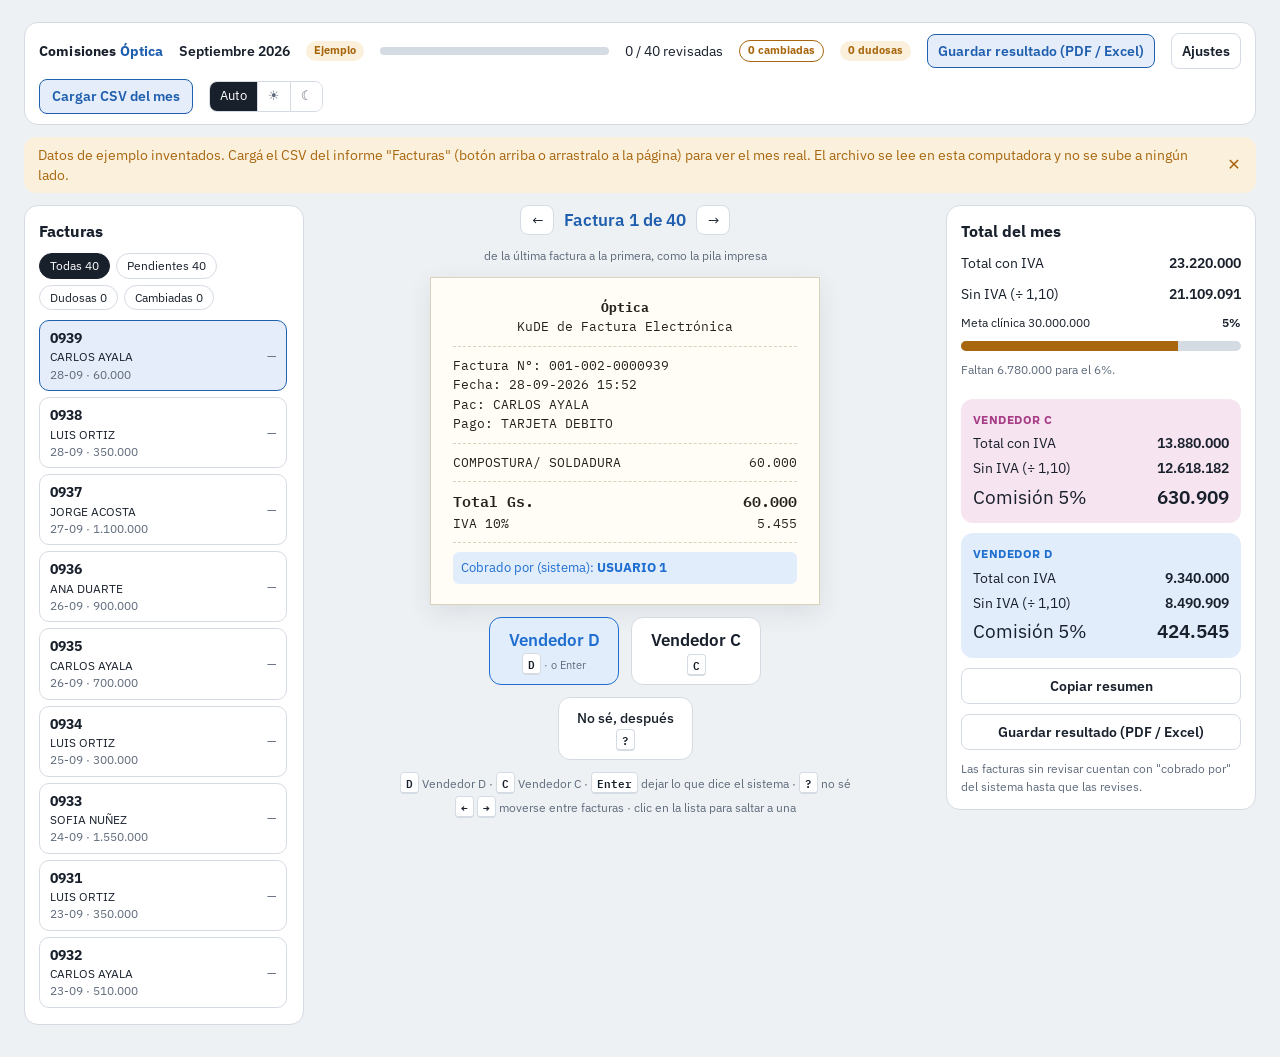
==== mockups/comisiones.html @ 1d3b5639 "Commissions review page, with a made-up example month Load the billing system's invoice CSV, mark wh" ====
<title>Comisiones Óptica</title>
<link rel="preconnect" href="https://fonts.googleapis.com">
<link rel="preconnect" href="https://fonts.gstatic.com" crossorigin>
<link rel="stylesheet" href="https://fonts.googleapis.com/css2?family=IBM+Plex+Mono:wght@400;600&family=IBM+Plex+Sans:wght@400;500;600;700&display=swap">
<style>
/* Layout: one work screen — top bar, then list | paper receipt | month totals (stacks on phones) */
:root {
  --bg: #eef1f4;
  --panel: #ffffff;
  --ink: #18202c;
  --muted: #5f6b7c;
  --line: #d5dbe3;
  --accent: #1f5fae;
  --accent-soft: #e4edf9;
  --diego: #1f6fd0;
  --diego-soft: #e2edfc;
  --caro: #a63d86;
  --caro-soft: #f7e4f1;
  --warn: #a8670f;
  --warn-soft: #fbf0dc;
  --ok: #23804c;
  --ok-soft: #e0f2e8;
  --paper: #fffdf6;
  --paper-line: #d9d2bd;
  --paper-ink: #24221c;
  --shadow: 0 8px 24px rgba(24, 32, 44, .09);
  --sans: "IBM Plex Sans", "Segoe UI", system-ui, sans-serif;
  --mono: "IBM Plex Mono", Consolas, "Courier New", monospace;
}
@media (prefers-color-scheme: dark) {
  :root:not([data-theme="light"]) {
    --bg: #12161d; --panel: #1a2029; --ink: #e6eaf0; --muted: #98a3b3; --line: #2c3542;
    --accent: #7eaaf0; --accent-soft: #1f2c40;
    --diego: #86b2f5; --diego-soft: #1d2b40; --caro: #e48cc8; --caro-soft: #3a2133;
    --warn: #e2a64d; --warn-soft: #3a2c16; --ok: #6cc893; --ok-soft: #173326;
    --paper: #f3efe3; --paper-line: #c9c1a9; --paper-ink: #24221c;
    --shadow: 0 8px 24px rgba(0, 0, 0, .35);
    color-scheme: dark;
  }
}
:root[data-theme="dark"] {
  --bg: #12161d; --panel: #1a2029; --ink: #e6eaf0; --muted: #98a3b3; --line: #2c3542;
  --accent: #7eaaf0; --accent-soft: #1f2c40;
  --diego: #86b2f5; --diego-soft: #1d2b40; --caro: #e48cc8; --caro-soft: #3a2133;
  --warn: #e2a64d; --warn-soft: #3a2c16; --ok: #6cc893; --ok-soft: #173326;
  --paper: #f3efe3; --paper-line: #c9c1a9; --paper-ink: #24221c;
  --shadow: 0 8px 24px rgba(0, 0, 0, .35);
  color-scheme: dark;
}
* { box-sizing: border-box; }
body {
  background: var(--bg);
  color: var(--ink);
  font: 14px/1.45 var(--sans);
  padding-inline: 16px;
  padding-block: 14px 24px;
}
button { font: inherit; color: inherit; cursor: pointer; }
button:focus-visible, label:focus-within { outline: 2px solid var(--accent); outline-offset: 2px; }
kbd {
  font: 600 11px var(--mono);
  border: 1px solid var(--line);
  border-bottom-width: 2px;
  border-radius: 4px;
  padding: 0 5px;
  background: var(--panel);
  color: var(--ink);
}
.muted { color: var(--muted); }
.small { font-size: 12px; }
.num { font-variant-numeric: tabular-nums; }

/* ---- top bar ---- */
.topbar {
  max-width: 1400px;
  margin: 0 auto 12px;
  background: var(--panel);
  border: 1px solid var(--line);
  border-radius: 14px;
  padding: 10px 14px;
  display: flex;
  flex-wrap: wrap;
  gap: 10px 16px;
  align-items: center;
}
.brand { font-weight: 700; letter-spacing: .01em; }
.brand span { color: var(--accent); }
.month { font-weight: 600; }
.progress { flex: 1 1 160px; height: 8px; background: var(--line); border-radius: 99px; overflow: hidden; }
.progress i { display: block; height: 100%; background: var(--accent); transition: width .2s; }
.file-btn {
  display: inline-flex;
  align-items: center;
  gap: 6px;
  border: 1px solid var(--accent);
  color: var(--accent);
  background: var(--accent-soft);
  border-radius: 8px;
  padding: 6px 12px;
  font-weight: 600;
  cursor: pointer;
}
.theme { display: inline-flex; border: 1px solid var(--line); border-radius: 8px; overflow: hidden; }
.theme button { border: 0; background: var(--panel); padding: 5px 10px; font-size: 13px; color: var(--muted); }
.theme button + button { border-left: 1px solid var(--line); }
.theme button.on { background: var(--ink); color: var(--panel); }
.file-btn input { position: absolute; opacity: 0; width: 1px; height: 1px; }
.tag { font-size: 11px; font-weight: 700; padding: 2px 8px; border-radius: 99px; white-space: nowrap; }
.tag.D { background: var(--diego-soft); color: var(--diego); }
.tag.C { background: var(--caro-soft); color: var(--caro); }
.tag.Q { background: var(--warn-soft); color: var(--warn); }
.tag.chg { border: 1px solid var(--warn); color: var(--warn); }
.tag.demo { background: var(--warn-soft); color: var(--warn); }

.notice {
  max-width: 1400px;
  margin: 0 auto 12px;
  display: flex;
  flex-direction: column;
  gap: 6px;
}
.notice-item {
  border-radius: 12px;
  padding: 8px 8px 8px 14px;
  background: var(--warn-soft);
  color: var(--warn);
  display: flex;
  align-items: center;
  gap: 10px;
}
.notice-item span { flex: 1; min-width: 0; }
.notice-item button {
  border: 0;
  background: transparent;
  color: inherit;
  border-radius: 6px;
  width: 28px;
  height: 28px;
  font-size: 16px;
  flex-shrink: 0;
}
.notice-item button:hover { background: color-mix(in srgb, currentColor 14%, transparent); }
.notice[hidden] { display: none; }

/* ---- 3 columns ---- */
.layout {
  max-width: 1400px;
  margin: 0 auto;
  display: grid;
  grid-template-columns: minmax(230px, 280px) minmax(0, 1fr) minmax(250px, 310px);
  gap: 14px;
  align-items: start;
}
.panel {
  background: var(--panel);
  border: 1px solid var(--line);
  border-radius: 14px;
  padding: 14px;
  display: flex;
  flex-direction: column;
  gap: 10px;
  min-width: 0;
}
.panel h2 { margin: 0; font-size: 16px; }

/* list */
.chips { display: flex; flex-wrap: wrap; gap: 6px; }
.chip { border: 1px solid var(--line); background: var(--panel); border-radius: 99px; padding: 3px 10px; font-size: 12px; }
.chip.on { background: var(--ink); color: var(--panel); border-color: var(--ink); }
.list { display: flex; flex-direction: column; gap: 6px; max-height: calc(100vh - 210px); min-height: 200px; overflow: auto; padding-right: 2px; }
.item {
  display: flex;
  gap: 8px;
  align-items: center;
  width: 100%;
  text-align: left;
  border: 1px solid var(--line);
  border-radius: 10px;
  padding: 7px 10px;
  background: var(--panel);
}
.item:hover { border-color: var(--accent); }
.item.cur { border-color: var(--accent); background: var(--accent-soft); }
.item .meta { min-width: 0; flex: 1; }
.item .who { display: flex; flex-direction: column; align-items: flex-end; gap: 3px; }
.item .pac { display: block; white-space: nowrap; overflow: hidden; text-overflow: ellipsis; }

/* center */
.center { display: flex; flex-direction: column; align-items: center; gap: 12px; min-width: 0; }
.nav { display: flex; align-items: center; gap: 10px; }
.nav button { border: 1px solid var(--line); background: var(--panel); border-radius: 8px; width: 34px; height: 30px; }
.nav .count { font-size: 17px; font-weight: 600; color: var(--accent); }
.kude {
  width: min(390px, 100%);
  background: var(--paper);
  color: var(--paper-ink);
  border: 1px solid var(--paper-line);
  box-shadow: var(--shadow);
  padding: 20px 22px;
  font: 13px/1.5 var(--mono);
}
.kude .c { text-align: center; }
.kude hr { border: 0; border-top: 1px dashed var(--paper-line); margin: 9px 0; }
.kude .line { display: flex; justify-content: space-between; gap: 12px; }
.kude .line span:first-child { min-width: 0; overflow-wrap: anywhere; }
.kude .tot { font-weight: 600; font-size: 15px; }
.kude .cob { margin-top: 6px; padding: 6px 8px; border-radius: 6px; font-family: var(--sans); }
.kude .cob.D { background: #e2edfc; color: #1f6fd0; }
.kude .cob.C { background: #f7e4f1; color: #a63d86; }
.kude .cob.Q { background: #fbf0dc; color: #a8670f; }
.kude .cob.mark { border: 1.5px solid currentColor; }
.kude .noitems { color: #7a7462; font-size: 12px; }

.choices { display: flex; gap: 12px; flex-wrap: wrap; justify-content: center; }
.choice {
  min-width: 130px;
  padding: 10px 18px;
  border: 1.5px solid var(--line);
  border-radius: 12px;
  background: var(--panel);
  font-size: 17px;
  font-weight: 600;
}
.choice small { display: block; font-size: 11px; font-weight: 400; color: var(--muted); margin-top: 2px; }
.choice.D:hover, .choice.D.guess { border-color: var(--diego); background: var(--diego-soft); color: var(--diego); }
.choice.C:hover, .choice.C.guess { border-color: var(--caro); background: var(--caro-soft); color: var(--caro); }
.choice.Q { min-width: 0; font-size: 14px; font-weight: 500; }
.choice.Q:hover { border-color: var(--warn); color: var(--warn); }
.keys { text-align: center; color: var(--muted); font-size: 12px; line-height: 2; max-width: 520px; }

/* totals */
.kv { display: flex; justify-content: space-between; gap: 10px; }
.kv b { font-variant-numeric: tabular-nums; font-weight: 600; }
.meter { height: 10px; background: var(--line); border-radius: 99px; overflow: hidden; }
.meter i { display: block; height: 100%; background: var(--warn); }
.meter.pass i { background: var(--ok); }
.person { border-radius: 12px; padding: 12px; display: flex; flex-direction: column; gap: 5px; }
.person.D { background: var(--diego-soft); }
.person.C { background: var(--caro-soft); }
.person .name { font-weight: 700; letter-spacing: .04em; text-transform: uppercase; font-size: 12px; }
.person.D .name { color: var(--diego); }
.person.C .name { color: var(--caro); }
.person .com { font-size: 19px; }
.copy-btn { border: 1px solid var(--line); background: var(--panel); border-radius: 8px; padding: 7px 10px; font-weight: 600; }
.copy-btn:hover { border-color: var(--accent); color: var(--accent); }

/* "← Volver" in the resumen: back to the review screen */
.panel-head { display: flex; align-items: center; justify-content: space-between; gap: 8px; }
.home-btn { border: 1px solid var(--line); background: var(--panel); border-radius: 8px; padding: 3px 9px; font-size: 12px; font-weight: 600; white-space: nowrap; }
.home-btn:hover { border-color: var(--accent); color: var(--accent); }
.top-btn { border: 1px solid var(--accent); background: var(--accent-soft); color: var(--accent); border-radius: 8px; padding: 6px 10px; font-weight: 600; }

/* ---- resumen para el admin (also what gets printed) ---- */
.report { max-width: 1000px; margin: 0 auto; }
.report[hidden], .layout[hidden] { display: none; }
.report .panel { gap: 14px; }
/* Ajustes: names + system users */
.people-panel { max-width: 1400px; margin: 0 auto 12px; background: var(--panel); border: 1px solid var(--accent); border-radius: 14px; padding: 14px; display: flex; flex-direction: column; gap: 12px; }
.people-panel[hidden] { display: none; }
.people-panel h2 { margin: 0; font-size: 16px; }
.people-grid { display: grid; grid-template-columns: repeat(auto-fit, minmax(200px, 1fr)); gap: 10px; }
.people-grid label { display: flex; flex-direction: column; gap: 4px; font-size: 12px; font-weight: 600; color: var(--muted); }
.people-grid input { font: 14px var(--sans); color: var(--ink); background: var(--bg); border: 1px solid var(--line); border-radius: 8px; padding: 7px 9px; }
.report-actions { display: flex; flex-wrap: wrap; gap: 8px; }
.save-options { display: grid; grid-template-columns: repeat(auto-fit, minmax(220px, 1fr)); gap: 10px; }
.save-opt { border: 1px solid var(--line); border-radius: 12px; padding: 12px; display: flex; flex-direction: column; align-items: flex-start; gap: 8px; }
.diff-up { color: var(--ok); } .diff-down { color: var(--caro); }
.report-people { display: grid; grid-template-columns: repeat(auto-fit, minmax(240px, 1fr)); gap: 12px; }
.report h3 { margin: 6px 0 0; font-size: 14px; }
.table-wrap { overflow-x: auto; }
.report table { width: 100%; border-collapse: collapse; font-size: 13px; }
.report th, .report td { text-align: left; padding: 5px 8px; border-bottom: 1px solid var(--line); white-space: nowrap; }
.report td.r, .report th.r { text-align: right; font-variant-numeric: tabular-nums; }
.report td.pac { white-space: normal; min-width: 160px; }
.saved-note { font-size: 12px; color: var(--muted); }

@media print {
  body { background: #fff; color: #000; padding: 0; }
  .topbar, .notice, .layout, .drop-hint, .no-print { display: none !important; }
  .report { display: block !important; max-width: none; }
  .report .panel { border: 0; padding: 0; }
  .person { -webkit-print-color-adjust: exact; print-color-adjust: exact; }
  .report th, .report td { white-space: normal; }
}

.drop-hint {
  position: fixed;
  inset: 0;
  background: color-mix(in srgb, var(--accent) 18%, transparent);
  border: 3px dashed var(--accent);
  display: grid;
  place-items: center;
  font-size: 22px;
  font-weight: 700;
  color: var(--accent);
  z-index: 10;
}
.drop-hint[hidden] { display: none; }

@media (max-width: 1050px) {
  .layout { grid-template-columns: minmax(0, 1fr) minmax(250px, 310px); }
  .list-panel { grid-column: 1 / -1; order: 3; }
  .list { max-height: 320px; }
}
@media (max-width: 720px) {
  .layout { grid-template-columns: minmax(0, 1fr); }
  .choice { min-width: 110px; }
}
@media (prefers-reduced-motion: reduce) { .progress i { transition: none; } }
</style>

<header class="topbar">
  <div class="brand">Comisiones <span>Óptica</span></div>
  <div class="month" id="month">—</div>
  <span class="tag demo" id="demo-tag">Ejemplo</span>
  <div class="progress" aria-hidden="true"><i id="bar"></i></div>
  <span class="num" id="done-count">0 / 0 revisadas</span>
  <span class="tag chg" id="chg-count">0 cambiadas</span>
  <span class="tag Q" id="q-count">0 dudosas</span>
  <button class="top-btn" id="open-report">Guardar resultado (PDF / Excel)</button>
  <button class="copy-btn" id="open-people" title="Nombres y usuarios del sistema">Ajustes</button>
  <label class="file-btn">Cargar CSV del mes<input type="file" id="file" accept=".csv,text/csv"></label>
  <div class="theme" role="group" aria-label="Tema">
    <button data-theme-pick="auto" title="Seguir el sistema">Auto</button>
    <button data-theme-pick="light" title="Modo claro">☀</button>
    <button data-theme-pick="dark" title="Modo oscuro">☾</button>
  </div>
</header>

<div class="notice" id="notice" hidden></div>

<form class="people-panel" id="people-panel" hidden>
  <div>
    <h2>Ajustes: quién es quién</h2>
    <div class="small muted">El nombre que ves en la página, y el usuario tal como aparece en la columna "COBRADO POR" del informe. Se guarda solo en este navegador.</div>
  </div>
  <div class="people-grid">
    <label>Nombre (tecla D)<input id="p-d-name" required></label>
    <label>Usuario en el sistema<input id="p-d-user" list="cob-users" required></label>
    <label>Nombre (tecla C)<input id="p-c-name" required></label>
    <label>Usuario en el sistema<input id="p-c-user" list="cob-users" required></label>
  </div>
  <datalist id="cob-users"></datalist>
  <div class="report-actions">
    <button class="top-btn" type="submit">Guardar</button>
    <button class="copy-btn" type="button" id="close-people">Cancelar</button>
  </div>
</form>

<div class="layout" id="layout">
  <aside class="panel list-panel">
    <h2>Facturas</h2>
    <div class="chips" id="chips"></div>
    <div class="list" id="list"></div>
  </aside>

  <main class="center">
    <div class="nav">
      <button id="prev" title="Anterior (←)" aria-label="Factura anterior">←</button>
      <div class="count" id="count">—</div>
      <button id="next" title="Siguiente (→)" aria-label="Factura siguiente">→</button>
    </div>
    <div class="muted small">de la última factura a la primera, como la pila impresa</div>
    <div class="kude" id="kude"></div>
    <div class="choices">
      <button class="choice D" id="btn-d"><span data-name="D"></span><small><kbd>D</kbd></small></button>
      <button class="choice C" id="btn-c"><span data-name="C"></span><small><kbd>C</kbd></small></button>
    </div>
    <button class="choice Q" id="btn-q">No sé, después <small><kbd>?</kbd></small></button>
    <div class="keys">
      <kbd>D</kbd> <span data-name="D"></span> · <kbd>C</kbd> <span data-name="C"></span> · <kbd>Enter</kbd> dejar lo que dice el sistema · <kbd>?</kbd> no sé<br>
      <kbd>←</kbd> <kbd>→</kbd> moverse entre facturas · clic en la lista para saltar a una
    </div>
  </main>

  <aside class="panel">
    <h2>Total del mes</h2>
    <div class="kv"><span>Total con IVA</span><b id="t-all">0</b></div>
    <div class="kv"><span>Sin IVA (÷ 1,10)</span><b id="t-net">0</b></div>
    <div class="kv small"><span>Meta clínica 30.000.000</span><b id="rate-tag">5%</b></div>
    <div class="meter" id="meter"><i id="meter-fill"></i></div>
    <div class="small muted" id="meter-note"></div>
    <div id="people"></div>
    <button class="copy-btn" id="copy">Copiar resumen</button>
    <button class="copy-btn" id="open-report-2">Guardar resultado (PDF / Excel)</button>
    <div class="small muted" id="copy-note">Las facturas sin revisar cuentan con "cobrado por" del sistema hasta que las revises.</div>
  </aside>
</div>

<section class="report" id="report" hidden>
  <div class="panel">
    <div class="panel-head no-print">
      <button class="home-btn" data-home>← Volver</button>
    </div>
    <div class="no-print">
      <h2 style="margin:0">Guardar el resultado del mes</h2>
      <div class="muted small">Elegí cómo mandárselo al admin. Abajo ves exactamente lo que va en el PDF.</div>
    </div>
    <div class="save-options no-print">
      <div class="save-opt">
        <button class="top-btn" id="print">Guardar como PDF</button>
        <div class="small muted">Esta hoja: la comisión de cada uno, la comparación sistema vs. corregido, las facturas que cambiaste y la lista de cada uno. En la ventana de imprimir elegí "Guardar como PDF".</div>
      </div>
      <div class="save-opt">
        <button class="copy-btn" id="save-csv">Guardar como Excel</button>
        <div class="small muted">Todas las facturas del mes, igual que el informe del sistema, con 2 columnas nuevas: <b>VENDEDOR FINAL</b> y <b>REVISION</b> (IGUAL / CAMBIADA). Se abre en Excel.</div>
      </div>
      <div class="save-opt">
        <button class="copy-btn" id="save-page">Guardar la página</button>
        <div class="small muted">Esta misma app con tus correcciones adentro. Se abre con doble clic, sin internet ni CSV.</div>
      </div>
    </div>
    <div class="saved-note no-print" id="save-note"></div>
    <div id="report-body"></div>
  </div>
</section>

<div class="drop-hint" id="drop" hidden>Soltá el CSV acá</div>

<script>
// ---------- clean copy of this page (taken before anything renders) ----------
// Used by "Guardar página para el admin": same page + the month's data baked in.
const PAGE = {
  title: document.title,
  style: [...document.querySelectorAll('style')].find((s) => s.textContent.includes('.kude'))?.outerHTML || '',
  markup: ['.topbar', '#notice', '#people-panel', '.layout', '#report', '#drop'].map((q) => document.querySelector(q)?.outerHTML || '').join('\n'),
  code: document.currentScript.textContent,
};

// ---------- rules ----------
const GOAL = 30000000;  // clinic total (with IVA) that unlocks 6%
const DIV = 1.10;       // remove 10% IVA (confirmed against August pay)
// The two people and their user in the billing system ("COBRADO POR").
// Set in Ajustes and kept in this browser, so no real names live in the code.
const PEOPLE_KEY = 'comisiones:people';
const DEFAULT_PEOPLE = { D: { name: 'Vendedor D', user: 'USUARIO 1' }, C: { name: 'Vendedor C', user: 'USUARIO 2' } };
const NAME = {};  // 'D' -> name shown on the page
let USERS = {};   // "COBRADO POR" text -> 'D' / 'C'
let PEOPLE;
function setPeople(p) {
  PEOPLE = { D: { ...p.D }, C: { ...p.C } };
  USERS = {};
  for (const k of ['D', 'C']) {
    NAME[k] = PEOPLE[k].name;
    USERS[PEOPLE[k].user.trim().toUpperCase()] = k;
  }
  document.querySelectorAll('[data-name]').forEach((el) => (el.textContent = NAME[el.dataset.name]));
}
function storedPeople() {
  try { const v = JSON.parse(localStorage.getItem(PEOPLE_KEY) || 'null'); if (v?.D?.user && v?.C?.user) return v; } catch (e) {}
  return null;
}
setPeople(storedPeople() || DEFAULT_PEOPLE);

const fmt = (n) => Math.round(n).toString().replace(/\B(?=(\d{3})+(?!\d))/g, '.');
const $ = (id) => document.getElementById(id);
const esc = (s) => String(s).replace(/[&<>"]/g, (c) => ({ '&': '&amp;', '<': '&lt;', '>': '&gt;', '"': '&quot;' }[c]));

// ---------- CSV ----------
function parseCSV(text) {
  text = text.replace(/^﻿/, '');
  const rows = [];
  let row = [], f = '', q = false;
  for (let i = 0; i < text.length; i++) {
    const c = text[i];
    if (q) {
      if (c === '"') { if (text[i + 1] === '"') { f += '"'; i++; } else q = false; }
      else f += c;
    } else if (c === '"') q = true;
    else if (c === ',') { row.push(f); f = ''; }
    else if (c === '\n') { row.push(f.replace(/\r$/, '')); rows.push(row); row = []; f = ''; }
    else f += c;
  }
  if (f || row.length) { row.push(f.replace(/\r$/, '')); rows.push(row); }
  return rows;
}
const money = (s) => Number(String(s || '').replace(/\./g, '').replace(',', '.')) || 0;
// "29-09-2026 18:35" -> sortable "2026-09-29 18:35"
const sortKey = (f) => { const m = /(\d{2})-(\d{2})-(\d{4})\s*(\d{2}:\d{2})?/.exec(f || ''); return m ? `${m[3]}-${m[2]}-${m[1]} ${m[4] || ''}` : ''; };

// The 2 columns this page adds when it exports a corrected CSV
const EXTRA = ['VENDEDOR FINAL', 'REVISION'];
// VENDEDOR FINAL holds the person's name in capitals (or just D / C)
const finalOf = (s) => { s = s.trim().toUpperCase(); return s === 'D' || s === 'C' ? s : ['D', 'C'].find((k) => NAME[k].toUpperCase() === s) || null; };
// Original CSV header + the rows with no factura (totals row), kept for the corrected export
let CSV = null;

function receiptsFromCSV(text) {
  let rows = parseCSV(text).filter((r) => r.some((c) => c.trim()));
  const H0 = rows[0].map((h) => h.trim().toUpperCase());
  const fin = H0.indexOf(EXTRA[0]), rev = H0.indexOf(EXTRA[1]);
  // a CSV this page exported: read the corrections, then drop those 2 columns again
  const drop = new Set([fin, rev].filter((i) => i >= 0));
  const marks = rows.map((r) => {
    const v = (r[rev] || '').trim().toUpperCase();
    // only IGUAL / CAMBIADA were really reviewed; SIN REVISAR stays pending
    return { fin: v === 'IGUAL' || v === 'CAMBIADA' ? finalOf(r[fin] || '') : null, rev: v };
  });
  rows = rows.map((r) => r.filter((_, i) => !drop.has(i)));
  const H = rows[0].map((h) => h.trim().toUpperCase());
  CSV = { header: rows[0], tail: [] };
  const col = (name) => H.indexOf(name);
  const need = ['FACTURA', 'FECHA', 'FAC. PARTICULAR', 'COBRADO POR'];
  const missing = need.filter((n) => col(n) < 0);
  if (missing.length) throw new Error('Al CSV le faltan columnas: ' + missing.join(', ') + '. Exportá el informe "Facturas" con todas las columnas.');
  const byNro = new Map();
  for (const [ri, r] of rows.entries()) {
    if (ri === 0) continue;
    const nro = (r[col('FACTURA')] || '').trim();
    if (!nro) { CSV.tail.push(r); continue; } // totals row at the end
    if ((r[col('ANULADO')] || '').toUpperCase().includes('ANULAD')) continue;
    const amount = money(r[col('FAC. PARTICULAR')]);
    const concepto = col('CONCEPTO') >= 0 ? (r[col('CONCEPTO')] || '').trim() : '';
    let rec = byNro.get(nro);
    if (!rec) {
      const who = (r[col('COBRADO POR')] || '').trim().toUpperCase();
      rec = {
        nro,
        fecha: (r[col('FECHA')] || '').trim(),
        paciente: (r[col('PACIENTE')] || r[col('RAZON SOCIAL')] || '').trim(),
        pago: col('FORMAPAGO') >= 0 ? (r[col('FORMAPAGO')] || '').trim() : '',
        obs: col('OBS') >= 0 ? (r[col('OBS')] || '').trim() : '',
        cobradoTxt: who,
        cob: USERS[who] || null,
        items: [],
        total: 0,
        iva: 0,
        rows: [],
        fin: marks[ri].fin,                    // from a corrected CSV, if any
        dudosa: marks[ri].rev === 'DUDOSA',
      };
      byNro.set(nro, rec);
    }
    rec.rows.push(r);
    // Detallado = one line per item (sum them); Por Documento = one line per receipt
    if (concepto) rec.items.push([concepto, amount]);
    rec.total += amount;
    rec.iva += money(r[col('IVA')]);
  }
  return [...byNro.values()];
}

// ---------- example data (made up, shown until a CSV is loaded) ----------
function exampleReceipts() {
  const names = ['LAURA BENITEZ', 'JORGE ACOSTA', 'MARIA GIMENEZ', 'PEDRO VILLALBA', 'ANA DUARTE', 'LUIS ORTIZ', 'ROSA CABRERA', 'SOFIA NUÑEZ', 'CARLOS AYALA', 'ELENA ROJAS'];
  const items = [['LENTE DE RECETA', 350000], ['LENTE DE RECETA', 700000], ['MULTIFOCALES', 1200000], ['ARMAZON GAMA MEDIA', 450000],
    ['CRISTAL MONOFOCAL CON ANTIRREFLEX', 300000], ['LENTE DE SOL', 400000], ['CONSULTA', 120000], ['LIMPIEZA PROFUNDA', 30000], ['COMPOSTURA/ SOLDADURA', 60000]];
  const pagos = ['TRANSFERENCIA', 'EFECTIVO', 'TARJETA DEBITO', 'TARJETA CREDITO'];
  let seed = 11;
  const rnd = () => (seed = (seed * 16807) % 2147483647) / 2147483647;
  const pick = (a) => a[Math.floor(rnd() * a.length)];
  const out = [];
  for (let i = 0; i < 40; i++) {
    const its = rnd() < 0.7 ? [pick(items)] : [pick(items), pick(items)];
    const total = its.reduce((s, it) => s + it[1], 0);
    const day = 1 + Math.floor(i / 1.4);
    const cob = rnd() < 0.5 ? 'D' : 'C';
    out.push({
      nro: '001-002-' + String(900 + i).padStart(7, '0'),
      fecha: `${String(day).padStart(2, '0')}-09-2026 ${String(8 + Math.floor(rnd() * 10)).padStart(2, '0')}:${String(Math.floor(rnd() * 60)).padStart(2, '0')}`,
      paciente: pick(names), pago: pick(pagos), obs: '',
      cobradoTxt: PEOPLE[cob].user.toUpperCase(), cob,
      items: its, total, iva: total / 11,
    });
  }
  return out;
}

// ---------- state ----------
const S = { recs: [], choice: {}, unsure: new Set(), cur: 0, filter: 'todas', demo: true, key: '', notices: [] };
const seller = (r) => S.choice[r.nro] || r.cob;
const reviewed = (r) => !!S.choice[r.nro];
const changed = (r) => reviewed(r) && S.choice[r.nro] !== r.cob;

function save() {
  if (S.demo) return;
  try { localStorage.setItem(S.key, JSON.stringify({ choice: S.choice, unsure: [...S.unsure] })); } catch (e) {}
}
function restore() {
  try {
    const v = JSON.parse(localStorage.getItem(S.key) || 'null');
    if (v) { S.choice = v.choice || {}; S.unsure = new Set(v.unsure || []); }
  } catch (e) {}
}

// saved = corrections that came inside a file (admin page or corrected CSV); they win over this browser's memory
function load(recs, demo, label, saved) {
  // newest first, like the printed pile
  recs.sort((a, b) => sortKey(b.fecha).localeCompare(sortKey(a.fecha)) || b.nro.localeCompare(a.nro));
  S.recs = recs; S.demo = demo; S.choice = {}; S.unsure = new Set(); S.cur = 0; S.filter = 'todas';
  S.key = 'comisiones:' + (recs.at(-1)?.nro || '') + ':' + (recs[0]?.nro || '');
  if (!saved && recs.some((r) => r.fin || r.dudosa)) {
    saved = { choice: {}, unsure: [] };
    for (const r of recs) { if (r.fin) saved.choice[r.nro] = r.fin; if (r.dudosa) saved.unsure.push(r.nro); }
  }
  if (saved) { S.choice = { ...saved.choice }; S.unsure = new Set(saved.unsure); save(); }
  else if (!demo) restore();
  const first = nextPending(-1);
  S.cur = first < 0 ? 0 : first;
  $('demo-tag').hidden = !demo;
  $('month').textContent = label;
  checks();
  render();
}

// warnings: missing numbers in the sequence, names the app doesn't know
// Warnings can be closed with ✕. Closed ones are remembered in this browser by id,
// so a NEW missing number still shows up next month.
const DISMISS_KEY = 'comisiones:dismissed';
const hiddenNow = new Set(); // still hides them this session if storage is blocked
function dismissedIds() {
  try { return new Set(JSON.parse(localStorage.getItem(DISMISS_KEY) || '[]')); } catch (e) { return new Set(); }
}
function dismiss(id) {
  const d = dismissedIds();
  d.add(id);
  try { localStorage.setItem(DISMISS_KEY, JSON.stringify([...d])); } catch (e) {}
  hiddenNow.add(id);
  showNotices();
}
function showNotices() {
  const d = dismissedIds();
  const list = S.notices.filter((m) => !d.has(m.id) && !hiddenNow.has(m.id));
  $('notice').hidden = !list.length;
  $('notice').innerHTML = list.map((m) => `<div class="notice-item"><span>${esc(m.text)}</span>
    <button data-dismiss="${esc(m.id)}" title="Cerrar aviso" aria-label="Cerrar aviso">✕</button></div>`).join('');
}

function checks() {
  const msgs = [];
  if (S.demo) msgs.push({ id: 'demo', text: 'Datos de ejemplo inventados. Cargá el CSV del informe "Facturas" (botón arriba o arrastralo a la página) para ver el mes real. El archivo se lee en esta computadora y no se sube a ningún lado.' });
  else {
    const nums = S.recs.map((r) => +r.nro.slice(-7)).filter(Boolean).sort((a, b) => a - b);
    const gaps = [];
    for (let i = 1; i < nums.length; i++) for (let k = nums[i - 1] + 1; k < nums[i] && gaps.length < 20; k++) gaps.push(k);
    if (gaps.length) msgs.push({ id: 'gaps:' + gaps.join(','), text: `Faltan números de factura en la secuencia: ${gaps.join(', ')}. Puede ser de la otra sucursal (oftalmología) o una anulada.` });
    const unknown = [...new Set(S.recs.filter((r) => !r.cob).map((r) => r.cobradoTxt || '(vacío)'))];
    if (unknown.length) msgs.push({ id: 'unknown:' + unknown.join(','), text: `"Cobrado por" desconocido: ${unknown.join(', ')}. Esas facturas quedan como dudosas hasta que elijas. Si es uno de ustedes, ponelo en Ajustes (arriba).` });
    S.recs.filter((r) => !r.cob).forEach((r) => { if (!S.choice[r.nro]) S.unsure.add(r.nro); });
  }
  S.notices = msgs;
  showNotices();
}

function nextPending(from) {
  const n = S.recs.length;
  for (let k = 1; k <= n; k++) {
    const i = (from + k + n) % n;
    const r = S.recs[i];
    if (!reviewed(r) && !S.unsure.has(r.nro)) return i;
  }
  return -1;
}

function act(k) {
  const r = S.recs[S.cur];
  if (!r) return;
  if (k === '?') { S.unsure.add(r.nro); delete S.choice[r.nro]; }
  else {
    const who = k === 'keep' ? r.cob : k;
    if (!who) return; // unknown "cobrado por": must pick D or C
    S.choice[r.nro] = who; S.unsure.delete(r.nro);
  }
  save();
  const nx = nextPending(S.cur);
  if (nx >= 0) S.cur = nx;
  render(true);
}
function go(i) { if (!S.recs.length) return; S.cur = (i + S.recs.length) % S.recs.length; render(true); }

// ← Volver: close the resumen, back to the factura you were on
function home() {
  $('report').hidden = true; $('layout').hidden = false;
  render(true);
  scrollTo({ top: 0 });
}
function openReport() {
  renderReport();
  $('layout').hidden = true; $('report').hidden = false;
  scrollTo({ top: 0 });
}

// ---------- totals ----------
function totals() {
  const t = { all: 0, D: 0, C: 0, none: 0 };
  for (const r of S.recs) { t.all += r.total; const w = seller(r); if (w) t[w] += r.total; else t.none += r.total; }
  t.rate = t.all > GOAL ? 0.06 : 0.05;
  return t;
}

// ---------- render ----------
function render(scroll) {
  const n = S.recs.length;
  const r = S.recs[S.cur];
  const nDone = S.recs.filter(reviewed).length;
  const nChg = S.recs.filter(changed).length;

  $('bar').style.width = (n ? nDone / n * 100 : 0) + '%';
  $('done-count').textContent = `${nDone} / ${n} revisadas`;
  $('chg-count').textContent = `${nChg} cambiadas`;
  $('q-count').textContent = `${S.unsure.size} dudosas`;

  // chips + list
  const F = {
    todas: () => true,
    pendientes: (x) => !reviewed(x) && !S.unsure.has(x.nro),
    dudosas: (x) => S.unsure.has(x.nro),
    cambiadas: changed,
  };
  const counts = { todas: n, pendientes: S.recs.filter(F.pendientes).length, dudosas: S.unsure.size, cambiadas: nChg };
  const labels = { todas: 'Todas', pendientes: 'Pendientes', dudosas: 'Dudosas', cambiadas: 'Cambiadas' };
  $('chips').innerHTML = Object.keys(F).map((k) => `<button class="chip ${S.filter === k ? 'on' : ''}" data-f="${k}">${labels[k]} ${counts[k]}</button>`).join('');
  const shown = S.recs.map((x, i) => [x, i]).filter(([x]) => F[S.filter](x));
  $('list').innerHTML = shown.map(([x, i]) => {
    const st = S.unsure.has(x.nro) ? '<span class="tag Q">?</span>' : reviewed(x) ? `<span class="tag ${S.choice[x.nro]}">${S.choice[x.nro]}</span>` : '<span class="muted small">—</span>';
    return `<button class="item ${i === S.cur ? 'cur' : ''}" data-i="${i}">
      <span class="meta"><b>${esc(x.nro.slice(-4))}</b> <span class="small pac">${esc(x.paciente)}</span>
      <span class="muted small num">${esc(x.fecha.slice(0, 5))} · ${fmt(x.total)}</span></span>
      <span class="who">${st}${changed(x) ? '<span class="tag chg">cambiada</span>' : ''}</span></button>`;
  }).join('') || '<div class="muted small">Nada acá.</div>';
  if (scroll) $('list').querySelector('.item.cur')?.scrollIntoView({ block: 'nearest' });

  // receipt
  $('count').textContent = n ? `Factura ${S.cur + 1} de ${n}` : 'Sin facturas';
  if (r) {
    const mine = S.choice[r.nro];
    const items = r.items.length
      ? r.items.map((it) => `<div class="line"><span>${esc(it[0])}</span><span>${fmt(it[1])}</span></div>`).join('')
      : '<div class="noitems">Artículos no incluidos. Exportá en modo "Detallado" para verlos.</div>';
    $('kude').innerHTML = `
      <div class="c"><b>Óptica</b><br>KuDE de Factura Electrónica</div><hr>
      <div>Factura Nº: ${esc(r.nro)}</div>
      <div>Fecha: ${esc(r.fecha)}</div>
      <div>Pac: ${esc(r.paciente)}</div>
      ${r.pago ? `<div>Pago: ${esc(r.pago)}</div>` : ''}
      ${r.obs ? `<div>Obs: ${esc(r.obs)}</div>` : ''}
      <hr>${items}<hr>
      <div class="line tot"><span>Total Gs.</span><span>${fmt(r.total)}</span></div>
      <div class="line"><span>IVA 10%</span><span>${fmt(r.iva || r.total / 11)}</span></div><hr>
      <div class="cob ${r.cob || 'Q'}">Cobrado por (sistema): <b>${esc(r.cobradoTxt || '—')}</b></div>
      ${mine ? `<div class="cob mark ${mine}">✓ Asignada a <b>${NAME[mine]}</b>${changed(r) ? ' (cambiada)' : ''}</div>` : ''}
      ${S.unsure.has(r.nro) ? '<div class="cob mark Q">? Marcada como dudosa</div>' : ''}`;
    $('btn-d').classList.toggle('guess', r.cob === 'D');
    $('btn-c').classList.toggle('guess', r.cob === 'C');
    $('btn-d').querySelector('small').innerHTML = '<kbd>D</kbd>' + (r.cob === 'D' ? ' · o Enter' : '');
    $('btn-c').querySelector('small').innerHTML = '<kbd>C</kbd>' + (r.cob === 'C' ? ' · o Enter' : '');
  }

  // totals
  const t = totals(), pct = Math.round(t.rate * 100), pass = t.all > GOAL;
  $('t-all').textContent = fmt(t.all);
  $('t-net').textContent = fmt(t.all / DIV);
  $('rate-tag').textContent = pass ? '✓ 6%' : '5%';
  $('meter').classList.toggle('pass', pass);
  $('meter-fill').style.width = Math.min(100, t.all / GOAL * 100) + '%';
  $('meter-note').textContent = pass ? 'Pasaron la meta: todo el mes va al 6%.' : `Faltan ${fmt(GOAL - t.all)} para el 6%.`;
  $('people').innerHTML = ['C', 'D'].map((k) => `
    <div class="person ${k}" style="margin-top:10px">
      <div class="name">${NAME[k]}</div>
      <div class="kv"><span>Total con IVA</span><b>${fmt(t[k])}</b></div>
      <div class="kv"><span>Sin IVA (÷ 1,10)</span><b>${fmt(t[k] / DIV)}</b></div>
      <div class="kv com"><span>Comisión ${pct}%</span><b>${fmt(t[k] / DIV * t.rate)}</b></div>
    </div>`).join('') + (t.none ? `<div class="small" style="color:var(--warn)">Sin asignar: ${fmt(t.none)}</div>` : '');
}

function summaryText() {
  const t = totals(), pct = Math.round(t.rate * 100);
  const lines = [`Comisiones ${$('month').textContent}`, `Total clínica: ${fmt(t.all)} (${pct}%)`, ''];
  for (const k of ['D', 'C']) {
    lines.push(NAME[k], `Total con IVA: ${fmt(t[k])}`, `Sin IVA: ${fmt(t[k] / DIV)}`, `Comisión ${pct}%: ${fmt(t[k] / DIV * t.rate)}`, '');
  }
  const pend = S.recs.filter((r) => !reviewed(r)).length;
  if (pend) lines.push(`(${pend} facturas sin revisar)`);
  return lines.join('\n').trim();
}

// ---------- "Guardar resultado": what goes in the PDF ----------
function renderReport() {
  const t = totals(), pct = Math.round(t.rate * 100);
  const pend = S.recs.filter((r) => !reviewed(r)).length;
  const row = (r) => `<tr><td>${esc(r.nro.slice(-7))}</td><td>${esc(r.fecha.slice(0, 10))}</td><td class="pac">${esc(r.paciente)}</td>
    <td class="r">${fmt(r.total)}</td><td>${esc(NAME[r.cob] || r.cobradoTxt || '—')}</td><td><b>${esc(NAME[seller(r)] || '—')}</b></td></tr>`;
  const table = (list) => list.length ? `<div class="table-wrap"><table>
    <thead><tr><th>Factura</th><th>Fecha</th><th>Paciente</th><th class="r">Total Gs.</th><th>Decía el sistema</th><th>Quedó</th></tr></thead>
    <tbody>${list.map(row).join('')}</tbody></table></div>` : '<div class="muted small">Ninguna.</div>';
  const chg = S.recs.filter(changed);
  // comparison: what the system's "cobrado por" gives vs. after your corrections (same rate, the clinic total doesn't change)
  const sys = { D: 0, C: 0 };
  for (const r of S.recs) if (r.cob) sys[r.cob] += r.total;
  const com = (v) => v / DIV * t.rate;
  const sign = (v) => `<span class="${v > 0 ? 'diff-up' : v < 0 ? 'diff-down' : ''}">${v > 0 ? '+' : v < 0 ? '−' : ''}${fmt(Math.abs(v))}</span>`;
  const compare = `<div class="table-wrap"><table>
    <thead><tr><th></th><th class="r">Ventas según sistema</th><th class="r">Ventas corregidas</th><th class="r">Comisión según sistema</th><th class="r">Comisión corregida</th><th class="r">Diferencia</th></tr></thead>
    <tbody>${['D', 'C'].map((k) => `<tr><td><b>${NAME[k]}</b></td><td class="r">${fmt(sys[k])}</td><td class="r">${fmt(t[k])}</td>
      <td class="r">${fmt(com(sys[k]))}</td><td class="r"><b>${fmt(com(t[k]))}</b></td><td class="r">${sign(com(t[k]) - com(sys[k]))}</td></tr>`).join('')}</tbody></table></div>`;
  $('report-body').innerHTML = `
    <div><h2 style="margin:0">Comisiones ${esc($('month').textContent)}</h2>
    <div class="muted small">${S.recs.length} facturas · ${chg.length} corregidas · ${pend ? pend + ' sin revisar (cuentan con el sistema)' : 'todas revisadas'}${S.demo ? ' · DATOS DE EJEMPLO' : ''}</div></div>
    <div class="kv"><span>Total clínica con IVA</span><b>${fmt(t.all)}</b></div>
    <div class="kv"><span>Meta 30.000.000</span><b>${t.all > GOAL ? 'pasada → 6%' : 'no pasada → 5%'}</b></div>
    <div class="report-people">${['D', 'C'].map((k) => `
      <div class="person ${k}">
        <div class="name">${NAME[k]}</div>
        <div class="kv"><span>Total con IVA</span><b>${fmt(t[k])}</b></div>
        <div class="kv"><span>Sin IVA (÷ 1,10)</span><b>${fmt(t[k] / DIV)}</b></div>
        <div class="kv com"><span>Comisión ${pct}%</span><b>${fmt(t[k] / DIV * t.rate)}</b></div>
      </div>`).join('')}</div>
    ${t.none ? `<div class="small" style="color:var(--warn)">Sin asignar: ${fmt(t.none)}</div>` : ''}
    <h3>Comparación: sistema vs. corregido (${pct}%, ÷ 1,10)</h3>${compare}
    <h3>Facturas cambiadas (${chg.length}) — el sistema decía otra persona</h3>${table(chg)}
    ${['D', 'C'].map((k) => { const l = S.recs.filter((r) => seller(r) === k); return `<h3>Facturas de ${NAME[k]} (${l.length})</h3>${table(l)}`; }).join('')}`;
}

// ---------- files to hand over ----------
const csvCell = (v) => /[",\n]/.test(String(v)) ? `"${String(v).replace(/"/g, '""')}"` : String(v);
const estado = (r) => S.unsure.has(r.nro) ? 'DUDOSA' : !reviewed(r) ? 'SIN REVISAR' : changed(r) ? 'CAMBIADA' : 'IGUAL';
function correctedCSV() {
  const out = [];
  if (CSV && S.recs.every((r) => r.rows?.length)) {
    out.push([...CSV.header, ...EXTRA]);
    for (const r of S.recs) for (const line of r.rows) out.push([...line, (NAME[seller(r)] || '').toUpperCase(), estado(r)]);
    for (const line of CSV.tail) out.push([...line, '', '']);
  } else { // example data: no original rows, write a simple table
    out.push(['FACTURA', 'FECHA', 'PACIENTE', 'FAC. PARTICULAR', 'IVA', 'COBRADO POR', ...EXTRA]);
    for (const r of S.recs) out.push([r.nro, r.fecha, r.paciente, fmt(r.total), fmt(r.iva), r.cobradoTxt, (NAME[seller(r)] || '').toUpperCase(), estado(r)]);
  }
  return '﻿' + out.map((l) => l.map(csvCell).join(',')).join('\r\n');
}
function adminPage() {
  const data = { label: $('month').textContent, demo: S.demo, savedAt: new Date().toISOString(), csv: CSV, people: PEOPLE,
    recs: S.recs, choice: S.choice, unsure: [...S.unsure] };
  const json = JSON.stringify(data).replace(/</g, '\\u003c');
  return `<!doctype html><html lang="es"><head><meta charset="utf-8"><meta name="viewport" content="width=device-width,initial-scale=1">
<title>${esc(PAGE.title)} · ${esc(data.label)}</title>${PAGE.style}</head><body>
${PAGE.markup}
<script type="application/json" id="saved-data">${json}<\/script>
<script>${PAGE.code}<\/script>
</body></html>`;
}
const fileName = (ext) => 'comisiones-' + $('month').textContent.toLowerCase().replace(/\s+/g, '-') + '.' + ext;
// On claude.ai the page asks the viewer first ("downloads"); opened as a local file it downloads directly.
let downloadsP = null;
async function offerFile(filename, text) {
  if (window.claude?.use) {
    downloadsP ||= window.claude.use('downloads');
    const dl = await downloadsP;
    if (dl) {
      try { await dl.save({ filename, data: text }); return 'Guardado: ' + filename; }
      catch (err) { return err?.code === 'declined' ? 'Descarga cancelada.' : 'No se pudo guardar acá (' + (err?.code || 'error') + ').'; }
    }
  }
  const a = document.createElement('a');
  a.href = URL.createObjectURL(new Blob([text], { type: 'text/plain' }));
  a.download = filename;
  document.body.append(a); a.click(); a.remove();
  setTimeout(() => URL.revokeObjectURL(a.href), 5000);
  return 'Guardado: ' + filename;
}

// ---------- events ----------
// Theme: Auto (follow the system), light or dark; remembered in this browser
function setTheme(t) {
  if (t === 'auto') delete document.documentElement.dataset.theme;
  else document.documentElement.dataset.theme = t;
  document.querySelectorAll('[data-theme-pick]').forEach((b) => b.classList.toggle('on', b.dataset.themePick === t));
  try { localStorage.setItem('comisiones:theme', t); } catch (e) {}
}
document.querySelector('.theme').addEventListener('click', (e) => { const b = e.target.closest('[data-theme-pick]'); if (b) setTheme(b.dataset.themePick); });
let savedTheme = 'auto';
try { savedTheme = localStorage.getItem('comisiones:theme') || 'auto'; } catch (e) {}
setTheme(savedTheme);

$('notice').addEventListener('click', (e) => { const b = e.target.closest('[data-dismiss]'); if (b) dismiss(b.dataset.dismiss); });
$('chips').addEventListener('click', (e) => { const b = e.target.closest('[data-f]'); if (b) { S.filter = b.dataset.f; render(); } });
$('list').addEventListener('click', (e) => { const b = e.target.closest('[data-i]'); if (b) go(+b.dataset.i); });
document.querySelectorAll('[data-home]').forEach((b) => (b.onclick = home));
// ---- Ajustes: who is who ----
function openPeople() {
  for (const k of ['D', 'C']) { $(`p-${k.toLowerCase()}-name`).value = PEOPLE[k].name; $(`p-${k.toLowerCase()}-user`).value = PEOPLE[k].user; }
  // suggest the "COBRADO POR" values found in the loaded CSV
  $('cob-users').innerHTML = [...new Set(S.recs.map((r) => r.cobradoTxt).filter(Boolean))].map((u) => `<option value="${esc(u)}">`).join('');
  $('people-panel').hidden = false;
  $('p-d-name').focus();
}
$('open-people').onclick = openPeople;
$('close-people').onclick = () => { $('people-panel').hidden = true; };
$('people-panel').addEventListener('submit', (e) => {
  e.preventDefault();
  const v = (id) => $(id).value.trim();
  setPeople({ D: { name: v('p-d-name'), user: v('p-d-user') }, C: { name: v('p-c-name'), user: v('p-c-user') } });
  try { localStorage.setItem(PEOPLE_KEY, JSON.stringify(PEOPLE)); } catch (err) {}
  $('people-panel').hidden = true;
  // re-read "cobrado por" for the loaded month; receipts that were only "dudosa" because the user was unknown get released
  for (const r of S.recs) {
    const before = r.cob;
    r.cob = USERS[r.cobradoTxt] || null;
    if (!before && r.cob && !S.choice[r.nro]) S.unsure.delete(r.nro);
  }
  save();
  checks();
  render();
});
$('open-report').onclick = openReport;
$('open-report-2').onclick = openReport;
$('print').onclick = () => print();
$('save-csv').onclick = async () => { $('save-note').textContent = await offerFile(fileName('csv'), correctedCSV()); };
$('save-page').onclick = async () => { $('save-note').textContent = await offerFile(fileName('html'), adminPage()); };
$('prev').onclick = () => go(S.cur - 1);
$('next').onclick = () => go(S.cur + 1);
$('btn-d').onclick = () => act('D');
$('btn-c').onclick = () => act('C');
$('btn-q').onclick = () => act('?');
document.addEventListener('keydown', (e) => {
  if (e.ctrlKey || e.metaKey || e.altKey || /INPUT|TEXTAREA|SELECT/.test(e.target.tagName)) return;
  const k = e.key.toLowerCase();
  if (k === 'd') act('D');
  else if (k === 'c') act('C');
  else if (k === 'enter' && !e.target.closest('button')) act('keep');
  else if (k === '?' || k === 'u') act('?');
  else if (k === 'arrowright' || k === 'arrowdown') { e.preventDefault(); go(S.cur + 1); }
  else if (k === 'arrowleft' || k === 'arrowup') { e.preventDefault(); go(S.cur - 1); }
  else return;
});
$('copy').onclick = async () => {
  const text = summaryText();
  try { await navigator.clipboard.writeText(text); $('copy-note').textContent = 'Resumen copiado. Pegalo donde quieras.'; }
  catch (err) { $('copy-note').textContent = text; }
};

function readFile(file) {
  if (!file) return;
  const fr = new FileReader();
  fr.onload = () => {
    try {
      const recs = receiptsFromCSV(String(fr.result));
      if (!recs.length) throw new Error('El CSV no tiene facturas.');
      const key = sortKey(recs[0].fecha);
      const months = ['enero', 'febrero', 'marzo', 'abril', 'mayo', 'junio', 'julio', 'agosto', 'septiembre', 'octubre', 'noviembre', 'diciembre'];
      const label = key ? `${months[+key.slice(5, 7) - 1]} ${key.slice(0, 4)}` : file.name;
      load(recs, false, label.charAt(0).toUpperCase() + label.slice(1));
    } catch (err) {
      S.notices = [{ id: 'error:' + Date.now(), text: 'No se pudo leer el archivo: ' + err.message }];
      showNotices();
    }
  };
  fr.readAsText(file, 'utf-8');
}
$('file').addEventListener('change', (e) => readFile(e.target.files[0]));
let dragDepth = 0;
addEventListener('dragenter', (e) => { e.preventDefault(); dragDepth++; $('drop').hidden = false; });
addEventListener('dragleave', () => { if (--dragDepth <= 0) { dragDepth = 0; $('drop').hidden = true; } });
addEventListener('dragover', (e) => e.preventDefault());
addEventListener('drop', (e) => { e.preventDefault(); dragDepth = 0; $('drop').hidden = true; readFile(e.dataTransfer.files[0]); });

// A page saved with "Guardar página para el admin" carries its month inside; otherwise start with example data
const savedEl = document.getElementById('saved-data');
if (savedEl) {
  const d = JSON.parse(savedEl.textContent);
  CSV = d.csv;
  if (d.people) setPeople(d.people);
  load(d.recs, d.demo, d.label, { choice: d.choice, unsure: d.unsure });
  const when = new Date(d.savedAt).toLocaleString('es-PY', { dateStyle: 'medium', timeStyle: 'short' });
  S.notices.unshift({ id: 'saved:' + d.savedAt, text: `Copia guardada el ${when}, con las correcciones ya hechas. Tocá "Guardar resultado" para ver la comparación y las facturas cambiadas.` });
  showNotices();
} else load(exampleReceipts(), true, 'Septiembre 2026');
</script>
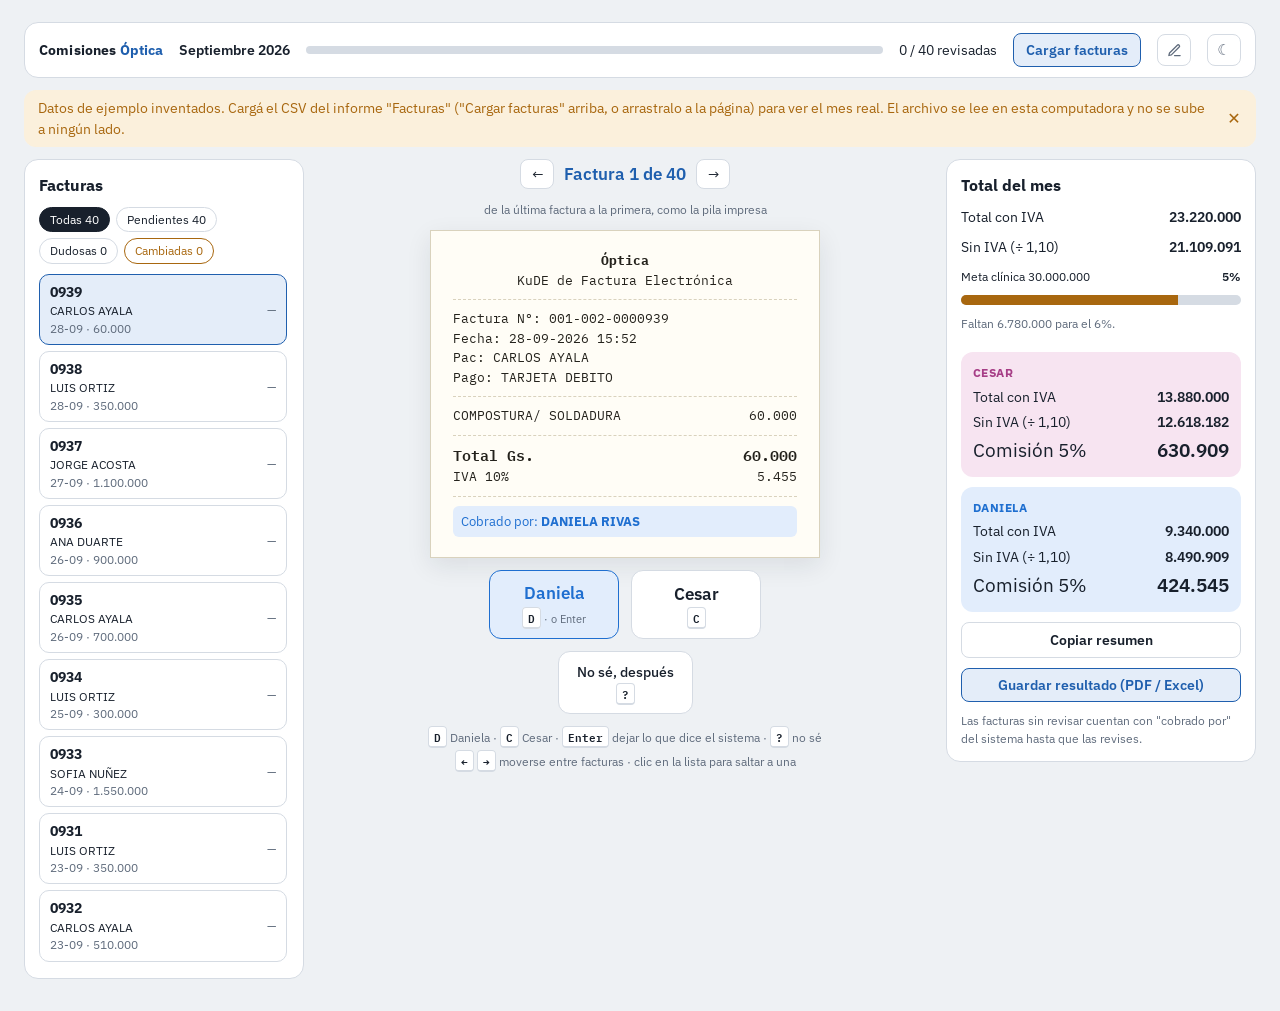
==== commit ade7e948: "One-line top bar, first names from COBRADO POR - Top bar: month, progress, Cargar facturas, edit nam" ====
--- a/mockups/comisiones.html
+++ b/mockups/comisiones.html
@@ -79,9 +79,10 @@
   border-radius: 14px;
   padding: 10px 14px;
   display: flex;
-  flex-wrap: wrap;
-  gap: 10px 16px;
+  flex-wrap: nowrap;
+  gap: 16px;
   align-items: center;
+  white-space: nowrap;
 }
 .brand { font-weight: 700; letter-spacing: .01em; }
 .brand span { color: var(--accent); }
@@ -100,10 +101,9 @@
   font-weight: 600;
   cursor: pointer;
 }
-.theme { display: inline-flex; border: 1px solid var(--line); border-radius: 8px; overflow: hidden; }
-.theme button { border: 0; background: var(--panel); padding: 5px 10px; font-size: 13px; color: var(--muted); }
-.theme button + button { border-left: 1px solid var(--line); }
-.theme button.on { background: var(--ink); color: var(--panel); }
+.icon-btn svg { width: 15px; height: 15px; vertical-align: middle; }
+.icon-btn, .theme-btn { border: 1px solid var(--line); background: var(--panel); border-radius: 8px; width: 34px; height: 32px; font-size: 15px; color: var(--muted); flex-shrink: 0; }
+.icon-btn:hover, .theme-btn:hover { border-color: var(--accent); color: var(--accent); }
 .file-btn input { position: absolute; opacity: 0; width: 1px; height: 1px; }
 .tag { font-size: 11px; font-weight: 700; padding: 2px 8px; border-radius: 99px; white-space: nowrap; }
 .tag.D { background: var(--diego-soft); color: var(--diego); }
@@ -167,6 +167,8 @@
 .chips { display: flex; flex-wrap: wrap; gap: 6px; }
 .chip { border: 1px solid var(--line); background: var(--panel); border-radius: 99px; padding: 3px 10px; font-size: 12px; }
 .chip.on { background: var(--ink); color: var(--panel); border-color: var(--ink); }
+.chip.chg { border-color: var(--warn); color: var(--warn); }
+.chip.chg.on { background: var(--warn); color: var(--panel); }
 .list { display: flex; flex-direction: column; gap: 6px; max-height: calc(100vh - 210px); min-height: 200px; overflow: auto; padding-right: 2px; }
 .item {
   display: flex;
@@ -254,13 +256,18 @@
 .report { max-width: 1000px; margin: 0 auto; }
 .report[hidden], .layout[hidden] { display: none; }
 .report .panel { gap: 14px; }
-/* Ajustes: names + system users */
+/* Cambiar nombres */
 .people-panel { max-width: 1400px; margin: 0 auto 12px; background: var(--panel); border: 1px solid var(--accent); border-radius: 14px; padding: 14px; display: flex; flex-direction: column; gap: 12px; }
 .people-panel[hidden] { display: none; }
 .people-panel h2 { margin: 0; font-size: 16px; }
 .people-grid { display: grid; grid-template-columns: repeat(auto-fit, minmax(200px, 1fr)); gap: 10px; }
 .people-grid label { display: flex; flex-direction: column; gap: 4px; font-size: 12px; font-weight: 600; color: var(--muted); }
 .people-grid input { font: 14px var(--sans); color: var(--ink); background: var(--bg); border: 1px solid var(--line); border-radius: 8px; padding: 7px 9px; }
+.people-grid label.D { color: var(--diego); } .people-grid label.D input { border-color: var(--diego); background: var(--diego-soft); }
+.people-grid label.C { color: var(--caro); } .people-grid label.C input { border-color: var(--caro); background: var(--caro-soft); }
+.people-grid .preview { font-weight: 400; margin-left: 4px; }
+.people-grid label:focus-within { outline: none; }
+.people-grid input:focus { outline: 2px solid var(--accent); outline-offset: 1px; }
 .report-actions { display: flex; flex-wrap: wrap; gap: 8px; }
 .save-options { display: grid; grid-template-columns: repeat(auto-fit, minmax(220px, 1fr)); gap: 10px; }
 .save-opt { border: 1px solid var(--line); border-radius: 12px; padding: 12px; display: flex; flex-direction: column; align-items: flex-start; gap: 8px; }
@@ -303,6 +310,7 @@
   .list { max-height: 320px; }
 }
 @media (max-width: 720px) {
+  .topbar { flex-wrap: wrap; gap: 10px 14px; }
   .layout { grid-template-columns: minmax(0, 1fr); }
   .choice { min-width: 110px; }
 }
@@ -312,33 +320,20 @@
 <header class="topbar">
   <div class="brand">Comisiones <span>Óptica</span></div>
   <div class="month" id="month">—</div>
-  <span class="tag demo" id="demo-tag">Ejemplo</span>
   <div class="progress" aria-hidden="true"><i id="bar"></i></div>
   <span class="num" id="done-count">0 / 0 revisadas</span>
-  <span class="tag chg" id="chg-count">0 cambiadas</span>
-  <span class="tag Q" id="q-count">0 dudosas</span>
-  <button class="top-btn" id="open-report">Guardar resultado (PDF / Excel)</button>
-  <button class="copy-btn" id="open-people" title="Nombres y usuarios del sistema">Ajustes</button>
-  <label class="file-btn">Cargar CSV del mes<input type="file" id="file" accept=".csv,text/csv"></label>
-  <div class="theme" role="group" aria-label="Tema">
-    <button data-theme-pick="auto" title="Seguir el sistema">Auto</button>
-    <button data-theme-pick="light" title="Modo claro">☀</button>
-    <button data-theme-pick="dark" title="Modo oscuro">☾</button>
-  </div>
+  <label class="file-btn">Cargar facturas<input type="file" id="file" accept=".csv,text/csv"></label>
+  <button class="icon-btn" id="open-people" title="Cambiar nombres" aria-label="Cambiar nombres"><svg viewBox="0 0 24 24" fill="none" stroke="currentColor" stroke-width="2" stroke-linecap="round" stroke-linejoin="round" aria-hidden="true"><path d="M12 20h9"/><path d="M16.5 3.5a2.1 2.1 0 0 1 3 3L7 19l-4 1 1-4Z"/></svg></button>
+  <button class="theme-btn" id="theme-btn"></button>
 </header>
 
 <div class="notice" id="notice" hidden></div>
 
 <form class="people-panel" id="people-panel" hidden>
-  <div>
-    <h2>Ajustes: quién es quién</h2>
-    <div class="small muted">El nombre que ves en la página, y el usuario tal como aparece en la columna "COBRADO POR" del informe. Se guarda solo en este navegador.</div>
-  </div>
+  <h2>Cambiar nombres</h2>
   <div class="people-grid">
-    <label>Nombre (tecla D)<input id="p-d-name" required></label>
-    <label>Usuario en el sistema<input id="p-d-user" list="cob-users" required></label>
-    <label>Nombre (tecla C)<input id="p-c-name" required></label>
-    <label>Usuario en el sistema<input id="p-c-user" list="cob-users" required></label>
+    <label class="D"><span>Cobrado por · tecla D <span class="preview" id="p-d-prev"></span></span><input id="p-d-user" list="cob-users" required></label>
+    <label class="C"><span>Cobrado por · tecla C <span class="preview" id="p-c-prev"></span></span><input id="p-c-user" list="cob-users" required></label>
   </div>
   <datalist id="cob-users"></datalist>
   <div class="report-actions">
@@ -382,7 +377,7 @@
     <div class="small muted" id="meter-note"></div>
     <div id="people"></div>
     <button class="copy-btn" id="copy">Copiar resumen</button>
-    <button class="copy-btn" id="open-report-2">Guardar resultado (PDF / Excel)</button>
+    <button class="top-btn" id="open-report-2">Guardar resultado (PDF / Excel)</button>
     <div class="small muted" id="copy-note">Las facturas sin revisar cuentan con "cobrado por" del sistema hasta que las revises.</div>
   </aside>
 </div>
@@ -430,19 +425,24 @@
 // ---------- rules ----------
 const GOAL = 30000000;  // clinic total (with IVA) that unlocks 6%
 const DIV = 1.10;       // remove 10% IVA (confirmed against August pay)
-// The two people and their user in the billing system ("COBRADO POR").
-// Set in Ajustes and kept in this browser, so no real names live in the code.
+// The two people, as they appear in "COBRADO POR". The buttons and totals show the first name.
+// Set with the ✎ next to the month and kept in this browser, so no real names live in the code.
 const PEOPLE_KEY = 'comisiones:people';
-const DEFAULT_PEOPLE = { D: { name: 'Vendedor D', user: 'USUARIO 1' }, C: { name: 'Vendedor C', user: 'USUARIO 2' } };
+const DEFAULT_PEOPLE = { D: { user: 'DANIELA RIVAS' }, C: { user: 'CESAR SOSA' } };
 const NAME = {};  // 'D' -> name shown on the page
 let USERS = {};   // "COBRADO POR" text -> 'D' / 'C'
 let PEOPLE;
+const title = (s) => s.trim().toLowerCase().replace(/(^|\s)\S/g, (c) => c.toUpperCase());
+const firstName = (user) => title(user.trim().split(/\s+/)[0] || user);
 function setPeople(p) {
-  PEOPLE = { D: { ...p.D }, C: { ...p.C } };
   USERS = {};
+  for (const k of ['D', 'C']) USERS[p[k].user.trim().toUpperCase()] = k;
+  // same first name for both? then show the whole name
+  const same = firstName(p.D.user) === firstName(p.C.user);
+  PEOPLE = {};
   for (const k of ['D', 'C']) {
-    NAME[k] = PEOPLE[k].name;
-    USERS[PEOPLE[k].user.trim().toUpperCase()] = k;
+    NAME[k] = same ? title(p[k].user) : firstName(p[k].user);
+    PEOPLE[k] = { name: NAME[k], user: p[k].user.trim() };
   }
   document.querySelectorAll('[data-name]').forEach((el) => (el.textContent = NAME[el.dataset.name]));
 }
@@ -593,12 +593,11 @@
     saved = { choice: {}, unsure: [] };
     for (const r of recs) { if (r.fin) saved.choice[r.nro] = r.fin; if (r.dudosa) saved.unsure.push(r.nro); }
   }
+  $('month').textContent = label;
   if (saved) { S.choice = { ...saved.choice }; S.unsure = new Set(saved.unsure); save(); }
   else if (!demo) restore();
   const first = nextPending(-1);
   S.cur = first < 0 ? 0 : first;
-  $('demo-tag').hidden = !demo;
-  $('month').textContent = label;
   checks();
   render();
 }
@@ -628,14 +627,14 @@
 
 function checks() {
   const msgs = [];
-  if (S.demo) msgs.push({ id: 'demo', text: 'Datos de ejemplo inventados. Cargá el CSV del informe "Facturas" (botón arriba o arrastralo a la página) para ver el mes real. El archivo se lee en esta computadora y no se sube a ningún lado.' });
+  if (S.demo) msgs.push({ id: 'demo', text: 'Datos de ejemplo inventados. Cargá el CSV del informe "Facturas" ("Cargar facturas" arriba, o arrastralo a la página) para ver el mes real. El archivo se lee en esta computadora y no se sube a ningún lado.' });
   else {
     const nums = S.recs.map((r) => +r.nro.slice(-7)).filter(Boolean).sort((a, b) => a - b);
     const gaps = [];
     for (let i = 1; i < nums.length; i++) for (let k = nums[i - 1] + 1; k < nums[i] && gaps.length < 20; k++) gaps.push(k);
     if (gaps.length) msgs.push({ id: 'gaps:' + gaps.join(','), text: `Faltan números de factura en la secuencia: ${gaps.join(', ')}. Puede ser de la otra sucursal (oftalmología) o una anulada.` });
     const unknown = [...new Set(S.recs.filter((r) => !r.cob).map((r) => r.cobradoTxt || '(vacío)'))];
-    if (unknown.length) msgs.push({ id: 'unknown:' + unknown.join(','), text: `"Cobrado por" desconocido: ${unknown.join(', ')}. Esas facturas quedan como dudosas hasta que elijas. Si es uno de ustedes, ponelo en Ajustes (arriba).` });
+    if (unknown.length) msgs.push({ id: 'unknown:' + unknown.join(','), text: `"Cobrado por" desconocido: ${unknown.join(', ')}. Esas facturas quedan como dudosas hasta que elijas. Si es uno de ustedes, tocá el ✎ arriba a la derecha.` });
     S.recs.filter((r) => !r.cob).forEach((r) => { if (!S.choice[r.nro]) S.unsure.add(r.nro); });
   }
   S.notices = msgs;
@@ -697,8 +696,6 @@
 
   $('bar').style.width = (n ? nDone / n * 100 : 0) + '%';
   $('done-count').textContent = `${nDone} / ${n} revisadas`;
-  $('chg-count').textContent = `${nChg} cambiadas`;
-  $('q-count').textContent = `${S.unsure.size} dudosas`;
 
   // chips + list
   const F = {
@@ -709,7 +706,7 @@
   };
   const counts = { todas: n, pendientes: S.recs.filter(F.pendientes).length, dudosas: S.unsure.size, cambiadas: nChg };
   const labels = { todas: 'Todas', pendientes: 'Pendientes', dudosas: 'Dudosas', cambiadas: 'Cambiadas' };
-  $('chips').innerHTML = Object.keys(F).map((k) => `<button class="chip ${S.filter === k ? 'on' : ''}" data-f="${k}">${labels[k]} ${counts[k]}</button>`).join('');
+  $('chips').innerHTML = Object.keys(F).map((k) => `<button class="chip ${k === 'cambiadas' ? 'chg' : ''} ${S.filter === k ? 'on' : ''}" data-f="${k}">${labels[k]} ${counts[k]}</button>`).join('');
   const shown = S.recs.map((x, i) => [x, i]).filter(([x]) => F[S.filter](x));
   $('list').innerHTML = shown.map(([x, i]) => {
     const st = S.unsure.has(x.nro) ? '<span class="tag Q">?</span>' : reviewed(x) ? `<span class="tag ${S.choice[x.nro]}">${S.choice[x.nro]}</span>` : '<span class="muted small">—</span>';
@@ -737,7 +734,7 @@
       <hr>${items}<hr>
       <div class="line tot"><span>Total Gs.</span><span>${fmt(r.total)}</span></div>
       <div class="line"><span>IVA 10%</span><span>${fmt(r.iva || r.total / 11)}</span></div><hr>
-      <div class="cob ${r.cob || 'Q'}">Cobrado por (sistema): <b>${esc(r.cobradoTxt || '—')}</b></div>
+      <div class="cob ${r.cob || 'Q'}">Cobrado por: <b>${esc(r.cobradoTxt || '—')}</b></div>
       ${mine ? `<div class="cob mark ${mine}">✓ Asignada a <b>${NAME[mine]}</b>${changed(r) ? ' (cambiada)' : ''}</div>` : ''}
       ${S.unsure.has(r.nro) ? '<div class="cob mark Q">? Marcada como dudosa</div>' : ''}`;
     $('btn-d').classList.toggle('guess', r.cob === 'D');
@@ -858,14 +855,18 @@
 }
 
 // ---------- events ----------
-// Theme: Auto (follow the system), light or dark; remembered in this browser
+// Theme: follows the system until you press ☾ / ☀; remembered in this browser
+const sysDark = matchMedia('(prefers-color-scheme: dark)');
+const isDark = () => (document.documentElement.dataset.theme || (sysDark.matches ? 'dark' : 'light')) === 'dark';
 function setTheme(t) {
   if (t === 'auto') delete document.documentElement.dataset.theme;
   else document.documentElement.dataset.theme = t;
-  document.querySelectorAll('[data-theme-pick]').forEach((b) => b.classList.toggle('on', b.dataset.themePick === t));
+  $('theme-btn').textContent = isDark() ? '☀' : '☾';
+  $('theme-btn').title = isDark() ? 'Modo claro' : 'Modo oscuro';
   try { localStorage.setItem('comisiones:theme', t); } catch (e) {}
 }
-document.querySelector('.theme').addEventListener('click', (e) => { const b = e.target.closest('[data-theme-pick]'); if (b) setTheme(b.dataset.themePick); });
+$('theme-btn').onclick = () => setTheme(isDark() ? 'light' : 'dark');
+sysDark.addEventListener('change', () => setTheme(document.documentElement.dataset.theme || 'auto'));
 let savedTheme = 'auto';
 try { savedTheme = localStorage.getItem('comisiones:theme') || 'auto'; } catch (e) {}
 setTheme(savedTheme);
@@ -874,20 +875,25 @@
 $('chips').addEventListener('click', (e) => { const b = e.target.closest('[data-f]'); if (b) { S.filter = b.dataset.f; render(); } });
 $('list').addEventListener('click', (e) => { const b = e.target.closest('[data-i]'); if (b) go(+b.dataset.i); });
 document.querySelectorAll('[data-home]').forEach((b) => (b.onclick = home));
-// ---- Ajustes: who is who ----
+// ---- ✎ Cambiar nombres ----
+function previewNames() {
+  for (const k of ['d', 'c']) { const u = $(`p-${k}-user`).value.trim(); $(`p-${k}-prev`).textContent = u ? '→ botón "' + firstName(u) + '"' : ''; }
+}
 function openPeople() {
-  for (const k of ['D', 'C']) { $(`p-${k.toLowerCase()}-name`).value = PEOPLE[k].name; $(`p-${k.toLowerCase()}-user`).value = PEOPLE[k].user; }
+  for (const k of ['D', 'C']) $(`p-${k.toLowerCase()}-user`).value = PEOPLE[k].user;
+  previewNames();
   // suggest the "COBRADO POR" values found in the loaded CSV
   $('cob-users').innerHTML = [...new Set(S.recs.map((r) => r.cobradoTxt).filter(Boolean))].map((u) => `<option value="${esc(u)}">`).join('');
   $('people-panel').hidden = false;
-  $('p-d-name').focus();
-}
-$('open-people').onclick = openPeople;
+  $('p-d-user').focus();
+}
+$('open-people').onclick = () => ($('people-panel').hidden ? openPeople() : ($('people-panel').hidden = true));
+$('p-d-user').oninput = $('p-c-user').oninput = previewNames;
 $('close-people').onclick = () => { $('people-panel').hidden = true; };
 $('people-panel').addEventListener('submit', (e) => {
   e.preventDefault();
   const v = (id) => $(id).value.trim();
-  setPeople({ D: { name: v('p-d-name'), user: v('p-d-user') }, C: { name: v('p-c-name'), user: v('p-c-user') } });
+  setPeople({ D: { user: v('p-d-user') }, C: { user: v('p-c-user') } });
   try { localStorage.setItem(PEOPLE_KEY, JSON.stringify(PEOPLE)); } catch (err) {}
   $('people-panel').hidden = true;
   // re-read "cobrado por" for the loaded month; receipts that were only "dudosa" because the user was unknown get released
@@ -900,7 +906,6 @@
   checks();
   render();
 });
-$('open-report').onclick = openReport;
 $('open-report-2').onclick = openReport;
 $('print').onclick = () => print();
 $('save-csv').onclick = async () => { $('save-note').textContent = await offerFile(fileName('csv'), correctedCSV()); };
